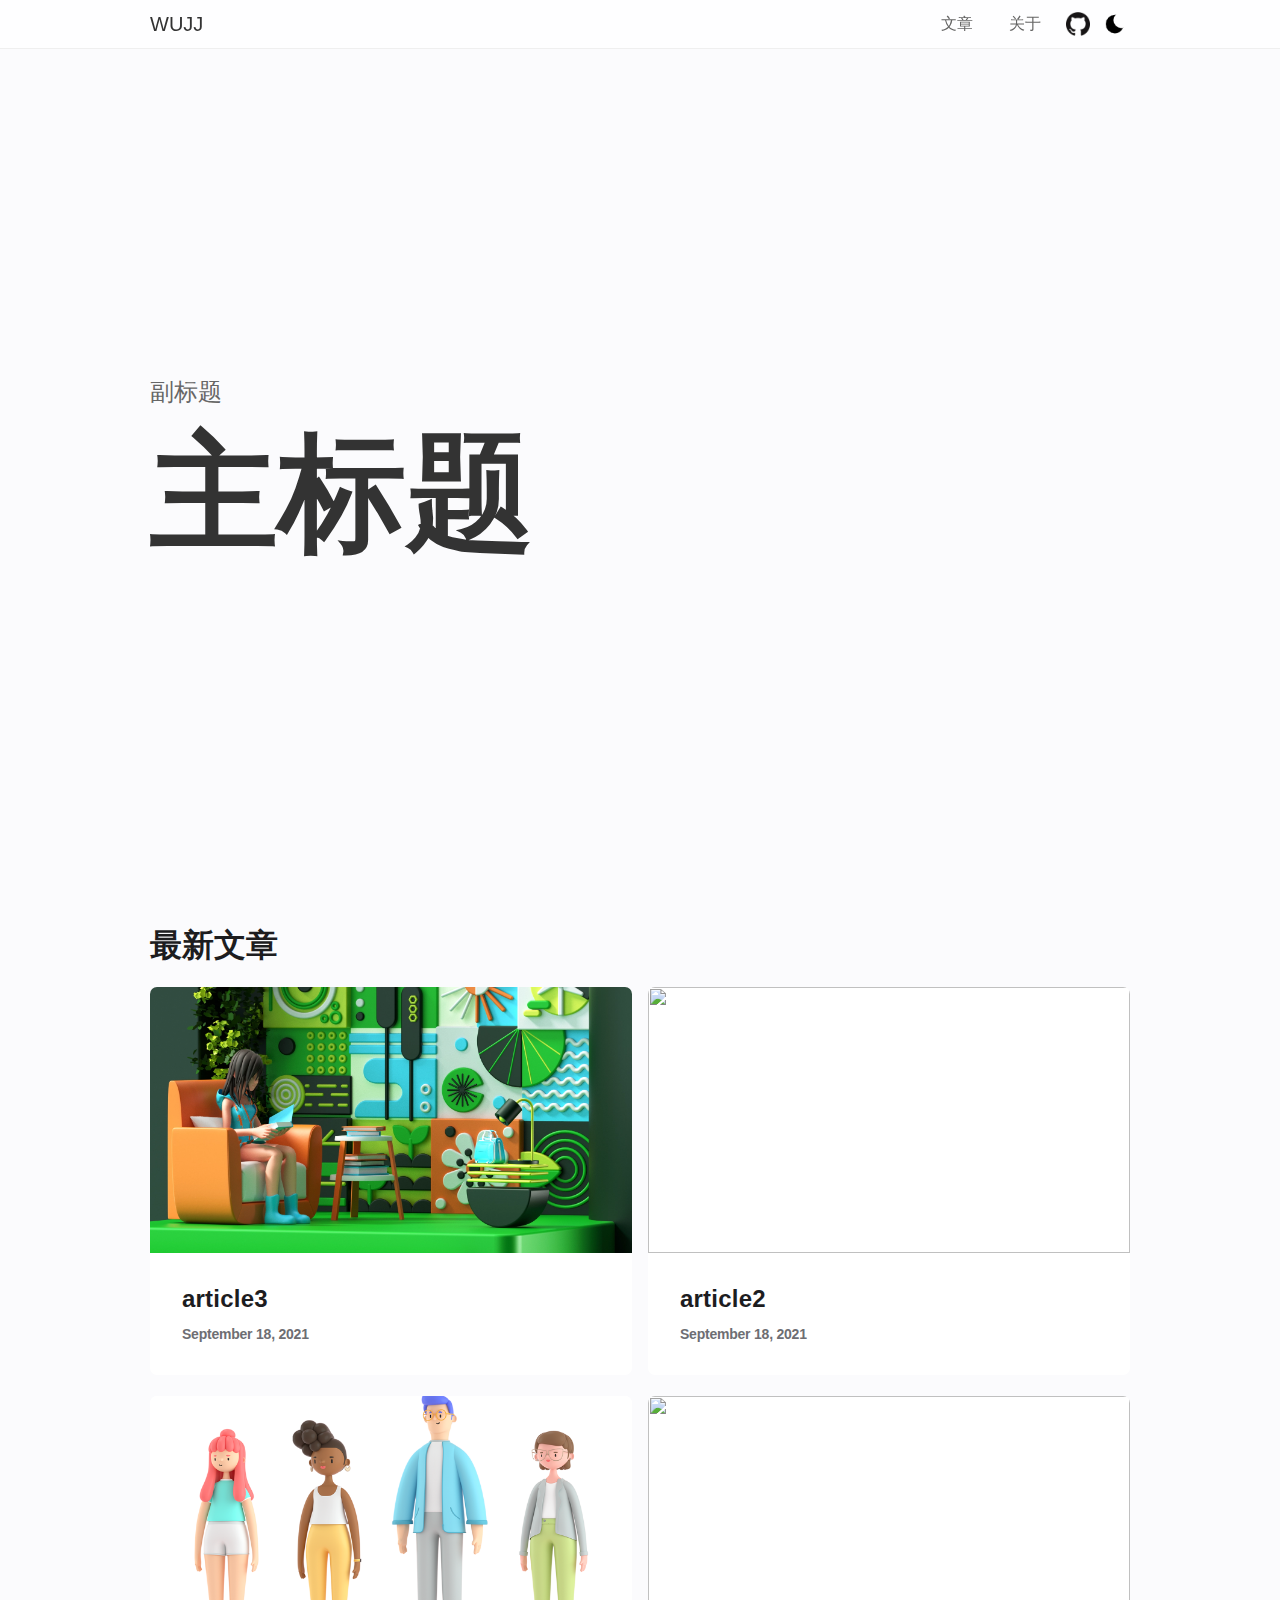
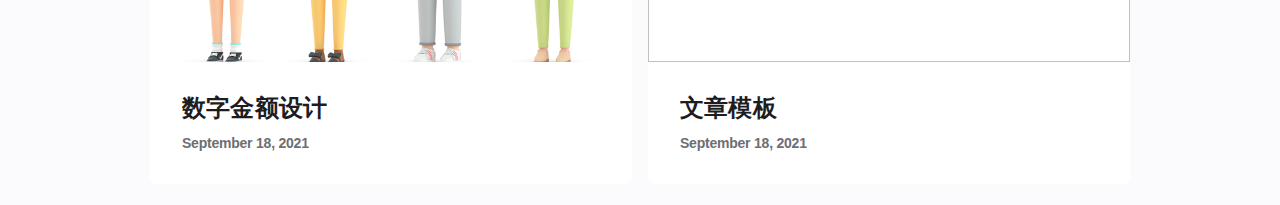
==== index.html @ 4f95bda9 "Site updated: 2021-09-23 19:21:38" ====
<!DOCTYPE html>
<html lang="en">
    <!DOCTYPE html>
<html>

<head>
  <meta charset="utf-8">
  <meta name="viewport" content="width=device-width, initial-scale=1, minimum-scale=1, maximum-scale=1">
  <meta name="color-scheme" content="light dark">
  
  <title>主标题</title>
  
    <link rel="shortcut icon" href="/favicon.png">
  
  

  
<link rel="stylesheet" href="/css/var.css">

  
<link rel="stylesheet" href="/css/main.css">

  
<link rel="stylesheet" href="/css/typography.css">

  
<link rel="stylesheet" href="/css/code-highlighting.css">

  
<link rel="stylesheet" href="/css/components.css">

  
<link rel="stylesheet" href="/css/nav.css">

  
<link rel="stylesheet" href="/css/paginator.css">

  
<link rel="stylesheet" href="/css/footer.css">

  
<link rel="stylesheet" href="/css/post-list.css">

  
<link rel="stylesheet" href="/css/waline.css">

  
  
<link rel="stylesheet" href="/css/index.css">

  
  

  
    
<script src="https://cdn.jsdelivr.net/npm/js-cookie@rc/dist/js.cookie.min.js"></script>
 
  

  
<meta name="generator" content="Hexo 5.4.0"></head>
    <body data-color-scheme="auto">
        <nav id="theme-nav">
    <div class="inner">
        <a class="title" href="/">WUJJ</a>
        <div class="nav-arrow"></div>
        <div class="nav-items">
            <a class="nav-item nav-item-home" href="/">主页</a>
            
            
            <a class="nav-item" href="/archives">文章</a>
            
            
            
            <a class="nav-item" href="/about">关于</a>
            
            
            
            <a class="nav-item nav-item-github nav-item-icon" href="https://github.com/wujunjian0525" target="_blank">&nbsp;</a>
            
            
            <span class="nav-item nav-item-icon nav-item-light-dark" id="nav-item-light-dark">&nbsp;</span>
        </div>
    </div>
</nav>
        <div class="container">
    
    <div class="hero">
        <div class="group">
            <h2 class="sub">副标题</h2>
            <h2 class="large">主标题</h2>
        </div>
    </div>

    <h2 class="section-title">最新文章</h2>
    

    <div class="post-list">
        
        <article class="post-list-item">
            <a href="/2021/09/18/article3/">
                
                <div class="cover-img">
                    <img src="/2021/09/18/article3/399a985bd5bece9ddf8323237acf968c.webp" alt="">
                </div>
                
                <div class="content">
                    <div class="title">
                        article3
                    </div>
                    
                    <div class="time">
                        
                        
                        
                        
                        
                        
                        
                        
                        
                        <span>September</span>
                        
                        
                        
                        
                        <span>&nbsp;18,&nbsp;</span>
                        <span>2021</span>
                    </div>
                </div>
            </a>
        </article>
        
        <article class="post-list-item">
            <a href="/2021/09/18/article2/">
                
                <div class="cover-img">
                    <img src="/2021/09/18/article2/2.gif" alt="">
                </div>
                
                <div class="content">
                    <div class="title">
                        article2
                    </div>
                    
                    <div class="time">
                        
                        
                        
                        
                        
                        
                        
                        
                        
                        <span>September</span>
                        
                        
                        
                        
                        <span>&nbsp;18,&nbsp;</span>
                        <span>2021</span>
                    </div>
                </div>
            </a>
        </article>
        
        <article class="post-list-item">
            <a href="/2021/09/18/article1/">
                
                <div class="cover-img">
                    <img src="/2021/09/18/article1/a1.png" alt="">
                </div>
                
                <div class="content">
                    <div class="title">
                        数字金额设计
                    </div>
                    
                    <div class="time">
                        
                        
                        
                        
                        
                        
                        
                        
                        
                        <span>September</span>
                        
                        
                        
                        
                        <span>&nbsp;18,&nbsp;</span>
                        <span>2021</span>
                    </div>
                </div>
            </a>
        </article>
        
        <article class="post-list-item">
            <a href="/2021/09/18/hello-world/">
                
                <div class="cover-img">
                    <img src="/2021/09/18/hello-world/2.gif" alt="">
                </div>
                
                <div class="content">
                    <div class="title">
                        文章模板
                    </div>
                    
                    <div class="time">
                        
                        
                        
                        
                        
                        
                        
                        
                        
                        <span>September</span>
                        
                        
                        
                        
                        <span>&nbsp;18,&nbsp;</span>
                        <span>2021</span>
                    </div>
                </div>
            </a>
        </article>
        
    </div>

    
</div>
        <!-- <footer>
    <div class="inner">
        <div class="links">
            
            <div class="group">
                <h4 class="title">Blog</h4>
                
                <a href="/" class="item">Blog</a>
                
                <a href="/archives" class="item">Archives</a>
                
                <a href="/friends" class="item">Friends</a>
                
                <a href="/projects" class="item">Projects</a>
                
                <a href="/resume" class="item">Resume</a>
                
                <a href="/about" class="item">About</a>
                
                <a href="/atom.xml" class="item">RSS</a>
                
            </div>
            
            <div class="group">
                <h4 class="title">Projects</h4>
                
                <a target="_blank" rel="noopener" href="https://github.com/MrWillCom/rsa-cli" class="item">RSA CLI</a>
                
                <a target="_blank" rel="noopener" href="https://github.com/MrWillCom/hexo-theme-cupertino" class="item">Hexo Theme Cupertino</a>
                
                <a target="_blank" rel="noopener" href="https://github.com/MrWillCom/a-calendar" class="item">A Calendar</a>
                
                <a target="_blank" rel="noopener" href="https://github.com/MrWillCom/auto-mirroring-bucket" class="item">Auto Mirroring Bucket</a>
                
            </div>
            
            <div class="group">
                <h4 class="title">Me</h4>
                
                <a target="_blank" rel="noopener" href="https://github.com/MrWillCom" class="item">GitHub</a>
                
                <a target="_blank" rel="noopener" href="https://codepen.io/mrwillcom" class="item">CodePen</a>
                
                <a target="_blank" rel="noopener" href="https://www.patreon.com/MrWillCom" class="item">Patreon</a>
                
                <a target="_blank" rel="noopener" href="https://noc.social/@MrWillCom" class="item">Mastodon</a>
                
                <a href="mailto:mr.will.com@outlook.com" class="item">Email</a>
                
            </div>
            
        </div>
        <span>&copy; 2021 John Doe<br >驱动由 <a href="http://hexo.io/" target="_blank">Hexo</a></span>
        
            <br>
            <div class="color-scheme-toggle" role="radiogroup" id="theme-color-scheme-toggle">
                <label>
                    <input type="radio" value="light">
                    <span>Light</span>
                </label>
                <label>
                    <input type="radio" value="dark">
                    <span>Dark</span>
                </label>
                <label>
                    <input type="radio" value="auto">
                    <span>Auto</span>
                </label>
            </div>
        
    </div>
</footer>
 -->
        
<script src="/js/main.js"></script>

        
    </body>
</html>
---- css/var.css ----
body[data-color-scheme="auto"], body[data-color-scheme="light"] {
    --white-opacity-8: rgba(255, 255, 255, .8);
    --white-1-opacity-8: rgba(229.5, 229.5, 229.5, .8);
    --white: #fff;
    --white-1: rgb(229.5, 229.5, 229.5);
    --white-2: rgb(204, 204, 204);

    --grey: rgb(127.5, 127.5, 127.5);

    --black: #000;
    --black-2: rgb(51, 51, 51);
    --black-4: rgb(102, 102, 102);

    --border-color: #8882;

    --link: #06c;

    --blur: blur(32px);

    --blue: #0071e3;
    --white-txt-on-blue-bg: #fff;

    --footer-link-grey: #515154;

    --body-bg: #fbfbfd;
    --card-bg: #fff;
    --card-title: #1d1d1f;
    --card-time: #6e6e73;
    --date-txt: #6e6e73;

    --nav-arrow: #1d1d1f;
    --nav-github-logo: url(/theme-img/github-mark-dark.png);
    --nav-light-dark-logo: url(/theme-img/dark.png);
}

@media (prefers-color-scheme: dark) {
    body[data-color-scheme="auto"] {
        --white-opacity-8: rgba(0, 0, 0, .8);
        --white-1-opacity-8: rgba(25.5, 25.5, 25.5, .8);
        --white: #000;
        --white-1: rgb(25.5, 25.5, 25.5);
        --white-2: rgb(51, 51, 51);

        --black: #fff;
        --black-2: rgb(204, 204, 204);
        --black-4: rgb(153, 153, 153);

        --border-color: #8884;

        --link: #5fafff;

        --blur: blur(32px);

        --blue: #00376f;
        --white-txt-on-blue-bg: #c0dfff;

        --footer-link-grey: #a1a1a6;

        --body-bg: #101010;
        --card-bg: #181818;
        --card-title: #cfcfda;
        --card-time: #6e6e73;
        --date-txt: #6e6e73;

        --nav-arrow: #e5e5ee;

        --nav-github-logo: url(/theme-img/github-mark-light.png);
        --nav-light-dark-logo: url(/theme-img/light.png);
    }
}

body[data-color-scheme="dark"] {
    --white-opacity-8: rgba(0, 0, 0, .8);
    --white-1-opacity-8: rgba(25.5, 25.5, 25.5, .8);
    --white: #000;
    --white-1: rgb(25.5, 25.5, 25.5);
    --white-2: rgb(51, 51, 51);

    --black: #fff;
    --black-2: rgb(204, 204, 204);
    --black-4: rgb(153, 153, 153);

    --border-color: #8884;

    --link: #5fafff;

    --blur: blur(32px);

    --blue: #00376f;
    --white-txt-on-blue-bg: #c0dfff;

    --footer-link-grey: #a1a1a6;

    --body-bg: #101010;
    --card-bg: #181818;
    --card-title: #cfcfda;
    --card-time: #6e6e73;
    --date-txt: #6e6e73;

    --nav-arrow: #e5e5ee;
    --nav-github-logo: url(/theme-img/github-mark-light.png);
    --nav-light-dark-logo: url(/theme-img/light.png);
}
---- css/main.css ----
body {
    margin: 0;
    margin-top: 56px;
    color: var(--black-2);
    background-color: var(--body-bg);
    font-family: "SF Pro Display", -apple-system, BlinkMacSystemFont, "Segoe UI", Roboto, "Helvetica Neue", Arial, "Noto Sans", sans-serif, "Apple Color Emoji", "Segoe UI Emoji", "Segoe UI Symbol", "Noto Color Emoji";
}

a:link {
    color: var(--link);
    text-decoration: none;
}

a:hover {
    text-decoration: underline;
}

a:active {
    text-decoration: none;
}

a:visited {
    color: var(--link);
    text-decoration: none;
}

.container {
    max-width: 980px;
    margin: auto;
    padding: 0 16px;
}

.section-title {
    font-size: 32px;
    line-height: 1.125;
    font-weight: 700;
    letter-spacing: .004em;
    margin-bottom: 24px;
    color: var(--card-title);
}

.theme-command {
    display: none;
}
---- css/typography.css ----
.divider, hr {
    border: none;
    border-top: 1px solid var(--white-1);
    margin: 32px auto;
}

.divider {
    margin: 64px auto;
}

img {
    width: 100%;
}

::marker {
    color: var(--black-4);
}

blockquote {
    border-left: 4px solid var(--white-2);
}

pre, code {
    font-family: 'JetBrains Mono', 'Courier New', Courier, monospace;
}

pre {
    font-size: 14px;
}

code {
    font-size: 12px;
    background-color: var(--white-1);
    padding: 2px 4px;
    border-radius: 4px;
}
---- css/code-highlighting.css ----
/* This Code Highlighting Theme is based on GitHub Theme */

.gutter {
    color: var(--grey);
    user-select: none;
}

.highlight .name {
    color: #22863a;
}

.highlight .attr, .highlight .meta, .highlight .meta-keyword, .highlight .attribute, .highlight .number, .highlight .selector-class {
    color: #005cc5
}

.highlight .string {
    color: #032f62;
}

.highlight .symbol {
    color: #005cc5;
}

.highlight .selector-tag {
    color: #22863a;
}

.highlight .built_in {
    color: #6f42c1;
}

.highlight .keyword {
    color: #d73a49;
}

@media (prefers-color-scheme: dark) {
    .highlight .name {
        color: #7ee787;
    }
    .highlight .attr, .highlight .meta, .highlight .meta-keyword, .highlight .attribute, .highlight .number, .highlight .selector-class {
        color: #79c0ff
    }
    .highlight .string {
        color: #a5d6ff;
    }
    .highlight .symbol {
        color: #79b8ff;
    }
    .highlight .selector-tag {
        color: #7ee787;
    }
    .highlight .built_in {
        color: #d2a8ff;
    }
    .highlight .keyword {
        color: #ff7b72;
    }
}
---- css/components.css ----
.card-grid {
    display: grid;
    grid-template-columns: 1fr 1fr 1fr;
}

.card-grid {
    max-width: 1000px;
    margin: auto;
    padding: 0 16px;
}

@media screen and (max-width: 1000px) {
    .card-grid {
        max-width: 800px;
    }
}

@media screen and (max-width: 800px) {
    .card-grid {
        grid-template-columns: 1fr 1fr;
    }
}

@media screen and (max-width: 600px) {
    .card-grid {
        display: block;
    }
}

.card {
    overflow: hidden;
    border-radius: 7px;
    background-color: var(--card-bg);
    margin-bottom: 21px;
    transition: all 200ms ease;
}

.card:nth-child(3n-2) {
    margin-left: 0;
    margin-right: 8px;
}

.card:nth-child(3n-1) {
    margin-left: 8px;
    margin-right: 8px;
}

.card:nth-child(3n) {
    margin-left: 8px;
    margin-right: 0;
}

@media screen and (max-width: 800px) {
    .card:nth-child(2n-1) {
        margin-left: 0;
        margin-right: 8px;
    }
    .card:nth-child(2n) {
        margin-left: 8px;
        margin-right: 0;
    }
}

@media screen and (max-width: 600px) {
    .card {
        margin-left: 0px!important;
        margin-right: 0px!important;
    }
}

.card .cover-img {
    overflow: hidden;
    height: 266px;
}

.card .cover-img img {
    width: 100%;
    height: 100%;
    object-fit: cover;
    filter: brightness(1);
    transition: transform 400ms cubic-bezier(0.4, 0, 0.25, 1), filter 400ms cubic-bezier(0.4, 0, 0.25, 1);
}

.card:hover .cover-img img {
    transform: scale(1.03);
    filter: brightness(0.85);
}

.card .content {
    padding: 18px;
}

.card .title {
    font-weight: bold;
    font-size: 24px;
    color: var(--black);
    text-decoration: none;
    padding: 0;
}

.card .description {
    font-size: 17px;
    color: var(--black-1);
    padding: 0;
}

.card .actions {
    padding: 16px;
    padding-top: 0;
    display: flex;
}

.card .actions .left {
    justify-content: flex-start;
}

.card .actions .right {
    margin-left: auto;
    justify-content: flex-end;
}

.actions .action-button-primary {
    background-color: var(--blue);
    color: var(--white-txt-on-blue-bg);
    padding: 6px 12px;
    border-radius: 32px;
    text-decoration: none;
    transition: 0.5s;
}

.actions .action-button-primary:hover {
    background-color: var(--link);
}

.block-large {
    max-width: 1000px;
    margin: auto;
}

.badge {
    --color: var(--link);
    font-size: 16px;
    border: 2px solid var(--color);
    color: var(--color);
    padding: 0 8px;
    margin: 0 6px;
    border-radius: 24px;
}

.badge.warning {
    --color: #fdc008;
}

.badge.secondary {
    --color: #6c7781;
}

.badge.success {
    --color: #31b14e;
}

.no-select {
    user-select: none;
}

.text-left {
    text-align: left;
}

.text-center {
    text-align: center;
}

.text-right {
    text-align: right;
}
---- css/nav.css ----
nav {
    background-color: var(--white-opacity-8);
    border-bottom: 1px solid var(--border-color);
    user-select: none;
    position: fixed;
    top: 0;
    left: 0;
    right: 0;
    z-index: 1000;
    -webkit-backdrop-filter: var(--blur);
    backdrop-filter: var(--blur);
    transition: height 0.8s cubic-bezier(0.86, 0, 0.07, 1);
}

nav>.inner {
    max-width: 980px;
    margin: auto;
    padding: 0 16px;
}

nav>*>* {
    display: inline-block;
}

nav a, nav a:hover, nav a:focus, nav a:active, nav a:link, nav a:visited {
    text-decoration: none;
    color: var(--black-4);
}

nav .title {
    margin: 0;
    font-size: 20px;
    font-weight: normal;
    line-height: 48px;
    color: var(--black-2)!important;
}

nav .nav-arrow {
    display: none;
}

nav .nav-items {
    float: right;
    text-align: right;
}

nav .nav-item {
    display: inline-block;
    text-align: center;
    flex: 1;
    font-size: 16px;
    height: 48px;
    line-height: 48px;
    padding: 0 16px;
    transition: padding 0.2s, color 0.5s;
}

nav .nav-item:hover, nav .nav-item:focus {
    color: var(--black-2);
}

@media screen and (max-width: 600px) {
    nav .nav-item {
        padding: 0 8px;
    }
}

@media screen and (max-width: 400px) {
    nav .nav-item {
        padding: 0 4px;
    }
}

nav .nav-item-home {
    display: none;
}

nav .nav-item-icon {
    width: 32px;
    height: 48px;
    background-position: center;
    background-size: 24px 24px;
    background-repeat: no-repeat;
    padding: 0;
}

nav .nav-item-github {
    background-image: var(--nav-github-logo);
}

nav .nav-item-light-dark {    
    background-image: var(--nav-light-dark-logo);
    cursor: pointer;
}

@media screen and (max-width: 600px) {
    nav {
        height: 48px;
        overflow: hidden;
    }
    nav .title {
        pointer-events: none;
        display: inline-block;
        transition: all 0.2s;
        transition-delay: 0.6s;
    }
    nav .nav-arrow {
        display: inline-block;
        margin-top: 8px;
        width: 40px;
        height: 30px;
        float: right;
    }
    nav .nav-arrow::before, nav .nav-arrow::after {
        content: '';
        background-color: var(--nav-arrow);
        display: block;
        position: absolute;
        top: 28px;
        width: 12px;
        height: 1px;
        transition: transform 1s cubic-bezier(0.86, 0, 0.07, 1), transform-origin 1s cubic-bezier(0.86, 0, 0.07, 1), top 1s cubic-bezier(0.86, 0, 0.07, 1);
    }
    nav .nav-arrow::before {
        transform-origin: 100% 100%;
        transform: rotate(40deg) scaleY(1.5);
        right: 50%;
    }
    nav .nav-arrow::after {
        transform-origin: 0% 100%;
        transform: rotate(-40deg) scaleY(1.5);
        left: 50%;
    }
    nav .nav-items {
        width: 100%;
        float: none;
        opacity: 0;
        transition: all 0.8s cubic-bezier(0.86, 0, 0.07, 1);
        transform: translate(0, -20%);
    }
    nav .nav-item {
        pointer-events: none;
        display: block;
        text-align: left;
    }
    nav .nav-item-icon {
        float: left;
        display: inline-block;
    }
    nav.open .title {
        transform: translate(0, 8px);
        opacity: 0;
        transition-delay: 0s;
    }
    nav.open .nav-arrow::before, nav.open .nav-arrow::after {
        top: 16px;
    }
    nav.open .nav-arrow::before {
        transform-origin: 100% 0%;
        transform: rotate(-40deg) scaleY(1.5);
    }
    nav.open .nav-arrow::after {
        transform-origin: 0% 0%;
        transform: rotate(40deg) scaleY(1.5);
    }
    nav.open .nav-item {
        pointer-events: initial;
    }
    nav.open .nav-items {
        transform: translate(0, -0%);
        opacity: 1;
    }
}
---- css/paginator.css ----
.paginator {
    display: block;
    text-align: center;
    padding: 16px;
    margin: 8px;
}

.paginator>* {
    border-radius: 32px;
    padding: 6px 12px;
    margin: 0 2px;
    user-select: none;
    transition: all 0.2s;
}

.paginator>*:hover {
    background-color: var(--card-bg);
}

.paginator>*:active {
    background-color: var(--card-border);
}

.paginator .current:hover {
    background-color: transparent;
}
---- css/footer.css ----
footer {
    background-color: var(--white);
    width: 100%;
    border-top: 1px solid var(--border-color);
    user-select: none;
}

.inner {
    max-width: 980px;
    margin: auto;
    padding: 32px 16px;
}

footer .links {
    display: grid;
    grid-template-columns: 1fr 1fr 1fr;
}

@media screen and (max-width: 600px) {
    footer .links {
        grid-template-columns: 1fr 1fr;
    }
}

@media screen and (max-width: 400px) {
    footer .links {
        grid-template-columns: 1fr;
    }
}

footer .group {
    margin: 0;
    margin-bottom: 16px;
}

footer .title {
    margin: 0;
    margin-bottom: 8px;
}

footer .item {
    color: var(--footer-link-grey);
    display: block;
}

footer .color-scheme-toggle {
    display: inline-block;
    border-radius: 16px;
    border: 1px solid var(--blue);
    padding-bottom: 1px;
    margin-top: 16px;
}

footer .color-scheme-toggle label {
    margin: 1px;
}

footer .color-scheme-toggle label input {
    position: absolute;
    appearance: none;
    width: 0px;
    height: 0px;
    clip: rect(1px, 1px, 1px, 1px);
    -webkit-clip-path: inset(0 0 99.9% 99.9%);
    clip-path: inset(0 0 99.9% 99.9%);
}

footer .color-scheme-toggle label span {
    font-size: 14px;
    line-height: 14px;
    padding: 2px 4px;
    border-radius: 12px;
    color: var(--link);
    width: 40px;
    display: inline-block;
    text-align: center;
}

footer .color-scheme-toggle label input:checked+span {
    color: var(--white-txt-on-blue-bg);
    background-color: var(--blue);
}
---- css/post-list.css ----
.post-list {
    user-select: none;
    display: grid;
    grid-template-columns: 1fr 1fr;
    max-width: 980px;
    margin: auto;
}

@media screen and (max-width: 600px) {
    .post-list {
        display: block;
        max-width: 366px;
    }
}

.post-list-item {
    overflow: hidden;
    border-radius: 7px;
    background-color: var(--card-bg);
    margin-bottom: 21px;
    transition: all 200ms ease;
}

.post-list-item:nth-child(2n-1) {
    margin-right: 8px;
}

.post-list-item:nth-child(2n) {
    margin-left: 8px;
}

@media screen and (max-width: 600px) {
    .post-list-item:nth-child(n) {
        margin-left: 0;
        margin-right: 0;
    }
}

.post-list-item .cover-img {
    overflow: hidden;
    height: 266px;
}

.post-list-item .cover-img img {
    width: 100%;
    height: 100%;
    object-fit: cover;
    filter: brightness(1);
    transition: transform 400ms cubic-bezier(0.4, 0, 0.25, 1), filter 400ms cubic-bezier(0.4, 0, 0.25, 1);
}

.post-list-item:hover .cover-img img, .post-list-item>a:focus .cover-img img {
    transform: scale(1.03);
    filter: brightness(0.85);
}

.post-list-item .title {
    font-size: 24px;
    line-height: 1.16667;
    font-weight: 700;
    letter-spacing: .009em;
    max-height: 7em;
    color: var(--card-title);
    overflow: hidden;
}

.post-list-item .content {
    padding: 32px;
}

.post-list-item a, .post-list-item a:hover, .post-list-item a:focus, .post-list-item a:active, .post-list-item a:link, .post-list-item a:visited {
    font-weight: bold;
    font-size: 24px;
    color: var(--black);
    text-decoration: none;
}

.post-list-item .excerpt {
    font-size: 17px;
    color: var(--black-1);
}

@media screen and (max-width: 800px) {
    .post-list-item .content {
        font-size: 12px;
    }
}

.post-list-item .time {
    font-size: 14px;
    line-height: 1.28577;
    font-weight: 600;
    letter-spacing: -.016em;
    display: flex;
    justify-content: flex-start;
    align-items: center;
    margin-top: 12px;
    color: var(--card-time);
}

.post-list-item .read-more {
    text-align: right;
}

.post-list-item .read-more button {
    font-size: 12px;
    outline: none;
    border: none;
    background-color: var(--blue);
    color: var(--white-txt-on-blue-bg);
    padding: 6px 12px;
    border-radius: 32px;
    cursor: pointer;
}
---- css/waline.css ----
#waline .v .vpanel .vwrap {
    border: none;
    background-color: var(--body-bg);
    border-radius: 7px;
}

#waline .v .vlogin-btn {
    background-color: var(--white);
    border: none;
}

#waline .v a {
    color: var(--link);
    text-decoration: none;
}

#waline .v a:hover {
    text-decoration: underline;
}

#waline .v a:active {
    text-decoration: none;
}

#waline .v a:visited {
    color: var(--link);
    text-decoration: none;
}

#waline .v .vheader {
    display: flex;
}

#waline .v .vwrap .vheader .vinput {
    width: auto;
    flex: 1;
    margin: 0 4px;
    border: none;
    border-radius: 7px;
    background-color: var(--white);
}

@media (max-width: 600px) {
    #waline .v .vheader {
        display: block;
    }
    #waline .v .vwrap .vheader .vinput {
        width: 100%;
        margin: 4px;
    }
}

#waline .v .vbtn {
    background-color: var(--blue);
    color: var(--white-txt-on-blue-bg);
    padding: 6px 12px;
    border-radius: 32px;
    text-decoration: none;
    border: none;
}

#waline .v .vbtn:hover {
    background-color: var(--link);
}
---- css/index.css ----
.hero {
    height: calc(100vh - 56px);
    display: grid;
    place-items: center;
}

.hero .group {
    width: 100%;
}

.hero .sub {
    text-transform: uppercase;
    font-size: 24px;
    color: var(--black-4);
    font-weight: 100;
    margin: 0;
    transition: font-size 0.5s;
}

.hero .large {
    font-size: 128px;
    color: var(--black-2);
    margin: 0;
    transition: font-size 0.5s;
}

@media screen and (max-width: 800px) {
    .hero .sub {
        font-size: 16px;
    }
    .hero .large {
        font-size: 84px;
    }
}
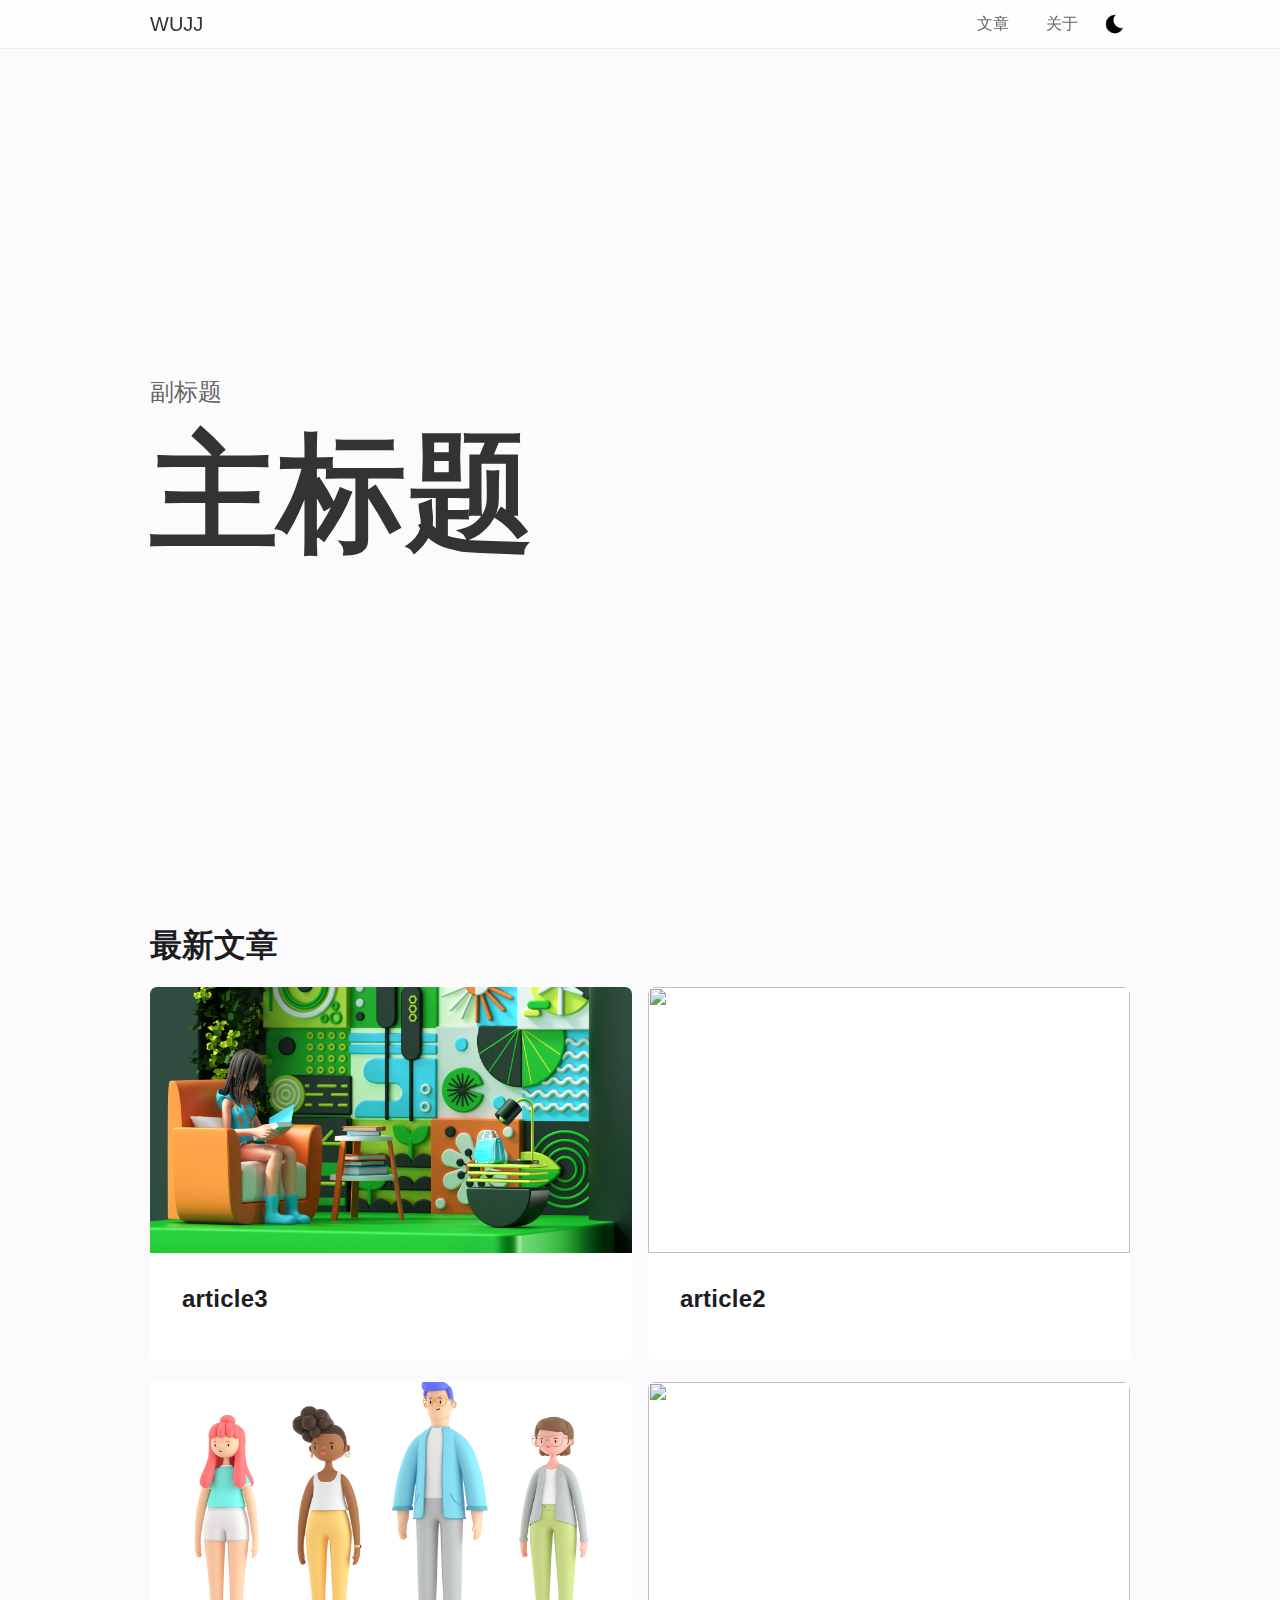
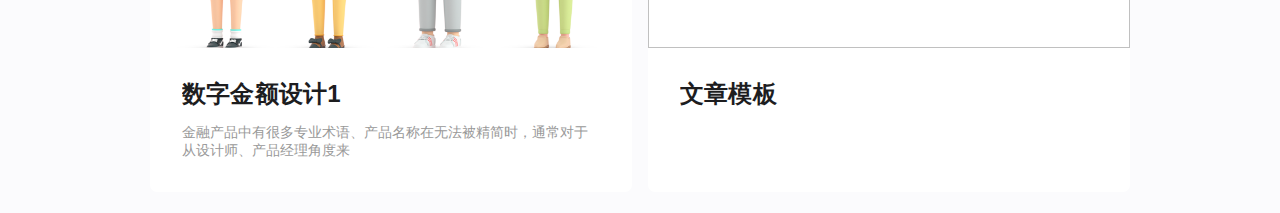
==== commit c25f8a2e: "Site updated: 2021-09-23 19:23:43" ====
--- a/index.html
+++ b/index.html
@@ -66,19 +66,12 @@
         <div class="nav-arrow"></div>
         <div class="nav-items">
             <a class="nav-item nav-item-home" href="/">主页</a>
-            
-            
+                     
             <a class="nav-item" href="/archives">文章</a>
-            
-            
-            
+                     
             <a class="nav-item" href="/about">关于</a>
             
-            
-            
-            <a class="nav-item nav-item-github nav-item-icon" href="https://github.com/wujunjian0525" target="_blank">&nbsp;</a>
-            
-            
+    
             <span class="nav-item nav-item-icon nav-item-light-dark" id="nav-item-light-dark">&nbsp;</span>
         </div>
     </div>
@@ -109,7 +102,15 @@
                         article3
                     </div>
                     
-                    <div class="time">
+                    <div class="excerpt">
+                        
+                    </div>
+                    
+
+                    <div class="tag-group">
+                        
+                    </div>
+                    <!-- <div class="time">
                         
                         
                         
@@ -126,7 +127,7 @@
                         
                         <span>&nbsp;18,&nbsp;</span>
                         <span>2021</span>
-                    </div>
+                    </div> -->
                 </div>
             </a>
         </article>
@@ -143,7 +144,15 @@
                         article2
                     </div>
                     
-                    <div class="time">
+                    <div class="excerpt">
+                        
+                    </div>
+                    
+
+                    <div class="tag-group">
+                        
+                    </div>
+                    <!-- <div class="time">
                         
                         
                         
@@ -160,7 +169,7 @@
                         
                         <span>&nbsp;18,&nbsp;</span>
                         <span>2021</span>
-                    </div>
+                    </div> -->
                 </div>
             </a>
         </article>
@@ -174,10 +183,18 @@
                 
                 <div class="content">
                     <div class="title">
-                        数字金额设计
-                    </div>
-                    
-                    <div class="time">
+                        数字金额设计1
+                    </div>
+                    
+                    <div class="excerpt">
+                        金融产品中有很多专业术语、产品名称在无法被精简时，通常对于从设计师、产品经理角度来
+                    </div>
+                    
+
+                    <div class="tag-group">
+                        
+                    </div>
+                    <!-- <div class="time">
                         
                         
                         
@@ -194,7 +211,7 @@
                         
                         <span>&nbsp;18,&nbsp;</span>
                         <span>2021</span>
-                    </div>
+                    </div> -->
                 </div>
             </a>
         </article>
@@ -211,7 +228,15 @@
                         文章模板
                     </div>
                     
-                    <div class="time">
+                    <div class="excerpt">
+                        
+                    </div>
+                    
+
+                    <div class="tag-group">
+                        
+                    </div>
+                    <!-- <div class="time">
                         
                         
                         
@@ -228,7 +253,7 @@
                         
                         <span>&nbsp;18,&nbsp;</span>
                         <span>2021</span>
-                    </div>
+                    </div> -->
                 </div>
             </a>
         </article>
--- a/css/var.css
+++ b/css/var.css
@@ -8,6 +8,7 @@
     --grey: rgb(127.5, 127.5, 127.5);
 
     --black: #000;
+    --black-1: #999999; 
     --black-2: rgb(51, 51, 51);
     --black-4: rgb(102, 102, 102);
 
@@ -42,6 +43,7 @@
         --white-2: rgb(51, 51, 51);
 
         --black: #fff;
+        --black-1: #999999; 
         --black-2: rgb(204, 204, 204);
         --black-4: rgb(153, 153, 153);
 
@@ -77,6 +79,7 @@
     --white-2: rgb(51, 51, 51);
 
     --black: #fff;
+    --black-1: #999999; 
     --black-2: rgb(204, 204, 204);
     --black-4: rgb(153, 153, 153);
 
--- a/css/post-list.css
+++ b/css/post-list.css
@@ -20,6 +20,10 @@
     margin-bottom: 21px;
     transition: all 200ms ease;
 }
+
+.post-list-item:hover {
+box-shadow: 0 12px 20px 5px rgba(0, 0, 0, 0.05);
+} 
 
 .post-list-item:nth-child(2n-1) {
     margin-right: 8px;
@@ -51,7 +55,6 @@
 
 .post-list-item:hover .cover-img img, .post-list-item>a:focus .cover-img img {
     transform: scale(1.03);
-    filter: brightness(0.85);
 }
 
 .post-list-item .title {
@@ -76,8 +79,10 @@
 }
 
 .post-list-item .excerpt {
-    font-size: 17px;
+    font-size: 14px;
+    font-weight:normal;
     color: var(--black-1);
+    margin-top: 16px;
 }
 
 @media screen and (max-width: 800px) {
